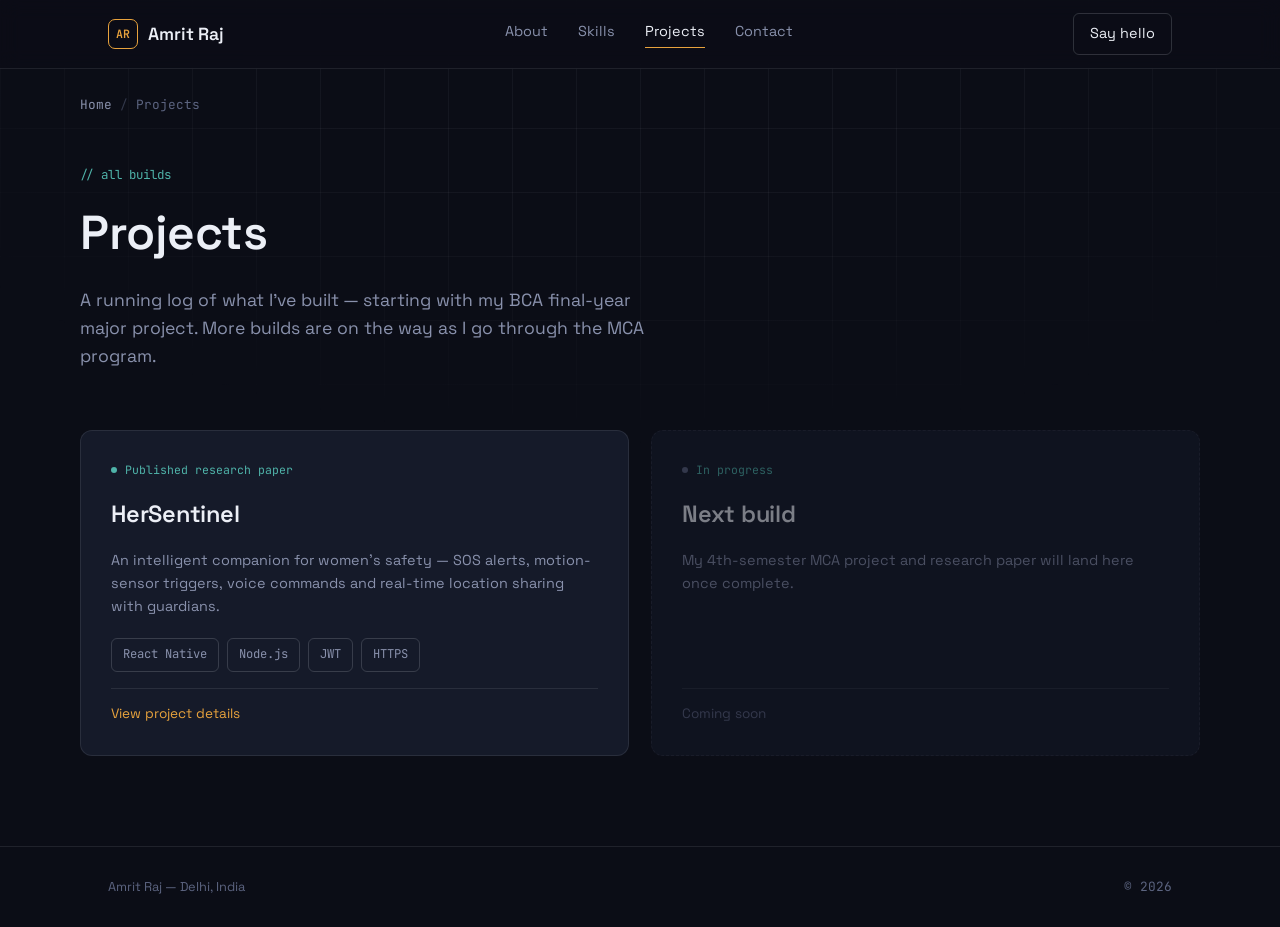
==== projects/index.html @ 2801be8a "Add files via upload" ====
<!DOCTYPE html>
<html lang="en">
<head>
<meta charset="UTF-8">
<meta name="viewport" content="width=device-width, initial-scale=1.0">
<title>Projects — Amrit Raj</title>
<link rel="preconnect" href="https://fonts.googleapis.com">
<link href="https://fonts.googleapis.com/css2?family=Space+Grotesk:wght@400;500;600;700&family=JetBrains+Mono:wght@400;500&display=swap" rel="stylesheet">
<link rel="stylesheet" href="../style.css">
</head>
<body>

<nav class="site-nav">
  <div class="wrap">
    <div class="brand">
      <span class="brand-mark">AR</span>
      Amrit Raj
    </div>
    <div class="nav-links">
      <a href="../index.html#about">About</a>
      <a href="../index.html#skills">Skills</a>
      <a href="index.html" class="active">Projects</a>
      <a href="../index.html#contact">Contact</a>
    </div>
    <a class="nav-cta" href="mailto:amritraj1st@gmail.com">Say hello</a>
  </div>
</nav>

<div class="wrap crumb">
  <a href="../index.html">Home</a><span class="sep">/</span>Projects
</div>

<header class="wrap page-head">
  <div class="section-tag">// all builds</div>
  <h1>Projects</h1>
  <p class="lede">A running log of what I've built — starting with my BCA final-year major project. More builds are on the way as I go through the MCA program.</p>
</header>

<div class="wrap project-grid">

  <a class="project-card" href="her-sentinels/index.html">
    <div class="status"><span class="dot"></span> Published research paper</div>
    <h3>HerSentinel</h3>
    <p>An intelligent companion for women's safety — SOS alerts, motion-sensor triggers, voice commands and real-time location sharing with guardians.</p>
    <div class="stack">
      <span class="tag">React Native</span>
      <span class="tag">Node.js</span>
      <span class="tag">JWT</span>
      <span class="tag">HTTPS</span>
    </div>
    <div class="go">View project details</div>
  </a>

  <div class="project-card placeholder">
    <div class="status"><span class="dot" style="background:var(--muted-dim)"></span> In progress</div>
    <h3>Next build</h3>
    <p>My 4th-semester MCA project and research paper will land here once complete.</p>
    <div class="go" style="color:var(--muted-dim)">Coming soon</div>
  </div>

</div>

<footer>
  <div class="wrap">
    <span>Amrit Raj — Delhi, India</span>
    <span class="mono">© 2026</span>
  </div>
</footer>

</body>
</html>
---- style.css ----
/* ===========================================================
   AMRIT RAJ — Portfolio
   Design language: a secure-systems / access-terminal aesthetic.
   Deep ink base, amber signal accent (not neon green), teal
   secondary, one deliberate boot-sequence moment in the hero.
   =========================================================== */

:root {
  /* Color */
  --ink:        #0B0D16;
  --ink-soft:   #151a29;
  --ink-raise:  #1b2032;
  --paper:      #ECEFF6;
  --muted:      #8991AC;
  --muted-dim:  #5C6480;
  --amber:      #E8A33D;
  --amber-dim:  #B87F2C;
  --teal:       #4FB3A9;
  --line:       rgba(236, 239, 246, 0.09);
  --line-strong:rgba(236, 239, 246, 0.16);
  --danger:     #E15B5B;

  /* Type */
  --font-display: 'Space Grotesk', 'Segoe UI', sans-serif;
  --font-mono: 'JetBrains Mono', 'Consolas', monospace;

  /* Scale */
  --step--1: clamp(0.83rem, 0.8rem + 0.15vw, 0.9rem);
  --step-0:  clamp(1rem, 0.96rem + 0.2vw, 1.1rem);
  --step-1:  clamp(1.25rem, 1.15rem + 0.4vw, 1.5rem);
  --step-2:  clamp(1.6rem, 1.4rem + 0.8vw, 2.1rem);
  --step-3:  clamp(2.1rem, 1.7rem + 1.6vw, 3.2rem);
  --step-4:  clamp(2.8rem, 2.1rem + 2.8vw, 4.6rem);

  --maxw: 1120px;
}

* { box-sizing: border-box; }

html {
  scroll-behavior: smooth;
}

@media (prefers-reduced-motion: reduce) {
  html { scroll-behavior: auto; }
  *, *::before, *::after {
    animation-duration: 0.001ms !important;
    animation-iteration-count: 1 !important;
    transition-duration: 0.001ms !important;
  }
}

body {
  margin: 0;
  background: var(--ink);
  color: var(--paper);
  font-family: var(--font-display);
  font-size: var(--step-0);
  line-height: 1.6;
  -webkit-font-smoothing: antialiased;
}

/* subtle fixed grid texture behind everything */
body::before {
  content: "";
  position: fixed;
  inset: 0;
  background-image:
    linear-gradient(var(--line) 1px, transparent 1px),
    linear-gradient(90deg, var(--line) 1px, transparent 1px);
  background-size: 64px 64px;
  mask-image: radial-gradient(ellipse 80% 60% at 50% 0%, black 40%, transparent 85%);
  opacity: 0.5;
  pointer-events: none;
  z-index: 0;
}

a { color: inherit; text-decoration: none; }

h1, h2, h3, h4 { margin: 0; font-weight: 600; letter-spacing: -0.01em; }

p { margin: 0; color: var(--muted); }

.mono { font-family: var(--font-mono); }

.wrap {
  max-width: var(--maxw);
  margin: 0 auto;
  padding: 0 28px;
  position: relative;
  z-index: 1;
}

/* ---------- Nav ---------- */
.site-nav {
  position: sticky;
  top: 0;
  z-index: 20;
  background: rgba(11, 13, 22, 0.82);
  backdrop-filter: blur(10px);
  border-bottom: 1px solid var(--line);
}

.site-nav .wrap {
  display: flex;
  align-items: center;
  justify-content: space-between;
  height: 68px;
}

.brand {
  display: flex;
  align-items: center;
  gap: 10px;
  font-weight: 600;
  font-size: var(--step-0);
}

.brand-mark {
  width: 30px;
  height: 30px;
  border: 1px solid var(--amber);
  border-radius: 7px;
  display: grid;
  place-items: center;
  font-family: var(--font-mono);
  font-size: 0.72rem;
  color: var(--amber);
}

.nav-links {
  display: flex;
  gap: 30px;
  font-size: var(--step--1);
}

.nav-links a {
  color: var(--muted);
  border-bottom: 1px solid transparent;
  padding-bottom: 3px;
  transition: color 0.2s ease, border-color 0.2s ease;
}

.nav-links a:hover,
.nav-links a.active {
  color: var(--paper);
  border-color: var(--amber);
}

.nav-cta {
  border: 1px solid var(--line-strong);
  padding: 8px 16px;
  border-radius: 6px;
  font-size: var(--step--1);
  color: var(--paper) !important;
  transition: border-color 0.2s ease, background 0.2s ease;
}
.nav-cta:hover { border-color: var(--amber); background: rgba(232,163,61,0.08); }

.nav-toggle { display: none; }

/* ---------- Hero ---------- */
.hero {
  padding: 92px 0 88px;
  display: grid;
  grid-template-columns: 1.1fr 0.9fr;
  gap: 56px;
  align-items: center;
}

.eyebrow-line {
  font-family: var(--font-mono);
  font-size: var(--step--1);
  color: var(--teal);
  margin-bottom: 18px;
  display: flex;
  align-items: center;
  gap: 10px;
}

.eyebrow-line .dot {
  width: 7px; height: 7px;
  border-radius: 50%;
  background: var(--teal);
  box-shadow: 0 0 0 3px rgba(79,179,169,0.18);
}

.hero h1 {
  font-size: var(--step-4);
  line-height: 1.04;
  color: var(--paper);
}

.hero .role {
  margin-top: 16px;
  font-size: var(--step-1);
  color: var(--muted);
  max-width: 46ch;
}

.hero .role .hl { color: var(--amber); }

.hero-intro {
  margin-top: 22px;
  max-width: 52ch;
  color: var(--muted-dim);
  font-size: var(--step--1);
}

.hero-cta {
  margin-top: 34px;
  display: flex;
  gap: 14px;
  flex-wrap: wrap;
}

.btn {
  display: inline-flex;
  align-items: center;
  gap: 8px;
  padding: 13px 22px;
  border-radius: 7px;
  font-size: var(--step--1);
  font-weight: 500;
  border: 1px solid transparent;
  cursor: pointer;
}

.btn-primary {
  background: var(--amber);
  color: #17130A;
}
.btn-primary:hover { background: #f0ad4f; }

.btn-ghost {
  border-color: var(--line-strong);
  color: var(--paper);
}
.btn-ghost:hover { border-color: var(--amber); color: var(--amber); }

/* terminal panel */
.terminal {
  background: var(--ink-soft);
  border: 1px solid var(--line-strong);
  border-radius: 10px;
  overflow: hidden;
  box-shadow: 0 30px 60px -20px rgba(0,0,0,0.6);
}

.terminal-head {
  display: flex;
  align-items: center;
  gap: 8px;
  padding: 12px 16px;
  border-bottom: 1px solid var(--line);
}

.terminal-head span {
  width: 10px; height: 10px; border-radius: 50%;
  background: var(--muted-dim);
  opacity: 0.5;
}

.terminal-head .path {
  margin-left: 10px;
  font-family: var(--font-mono);
  font-size: 0.75rem;
  color: var(--muted-dim);
}

.terminal-body {
  padding: 22px 20px 26px;
  font-family: var(--font-mono);
  font-size: 0.86rem;
  color: var(--muted);
  min-height: 210px;
}

.terminal-body .line { margin-bottom: 10px; opacity: 0; animation: reveal 0.4s ease forwards; }
.terminal-body .prompt { color: var(--teal); }
.terminal-body .val { color: var(--paper); }
.terminal-body .ok { color: var(--amber); }

.terminal-body .line:nth-child(1) { animation-delay: 0.2s; }
.terminal-body .line:nth-child(2) { animation-delay: 0.9s; }
.terminal-body .line:nth-child(3) { animation-delay: 1.6s; }
.terminal-body .line:nth-child(4) { animation-delay: 2.3s; }
.terminal-body .line:nth-child(5) { animation-delay: 3.0s; }
.terminal-body .line:nth-child(6) { animation-delay: 3.7s; }

@keyframes reveal {
  from { opacity: 0; transform: translateY(4px); }
  to   { opacity: 1; transform: translateY(0); }
}

.cursor {
  display: inline-block;
  width: 7px; height: 14px;
  background: var(--amber);
  margin-left: 2px;
  animation: blink 1s steps(1) infinite;
  vertical-align: middle;
}
@keyframes blink { 50% { opacity: 0; } }

/* ---------- Section shell ---------- */
section { padding: 84px 0; border-top: 1px solid var(--line); }
.hero + section { border-top: none; }

.section-head {
  display: flex;
  align-items: baseline;
  justify-content: space-between;
  gap: 24px;
  margin-bottom: 44px;
  flex-wrap: wrap;
}

.section-tag {
  font-family: var(--font-mono);
  font-size: 0.78rem;
  color: var(--teal);
}

.section-head h2 {
  font-size: var(--step-2);
  color: var(--paper);
  margin-top: 8px;
}

.section-note {
  max-width: 34ch;
  font-size: var(--step--1);
  color: var(--muted-dim);
  text-align: right;
}

/* ---------- About / education timeline ---------- */
.timeline {
  position: relative;
  padding-left: 34px;
}

.timeline::before {
  content: "";
  position: absolute;
  left: 6px; top: 6px; bottom: 6px;
  width: 1px;
  background: var(--line-strong);
}

.timeline-item {
  position: relative;
  padding-bottom: 40px;
}
.timeline-item:last-child { padding-bottom: 0; }

.timeline-item::before {
  content: "";
  position: absolute;
  left: -34px;
  top: 4px;
  width: 11px; height: 11px;
  border-radius: 50%;
  background: var(--ink);
  border: 2px solid var(--amber);
}

.timeline-item .period {
  font-family: var(--font-mono);
  font-size: 0.78rem;
  color: var(--muted-dim);
}

.timeline-item h3 {
  font-size: var(--step-1);
  color: var(--paper);
  margin-top: 6px;
}

.timeline-item .org {
  margin-top: 4px;
  color: var(--teal);
  font-size: var(--step--1);
}

.timeline-item .desc {
  margin-top: 10px;
  max-width: 60ch;
  font-size: var(--step--1);
}

.about-grid {
  display: grid;
  grid-template-columns: 1.3fr 0.7fr;
  gap: 56px;
}

.about-side {
  border: 1px solid var(--line);
  border-radius: 10px;
  padding: 26px;
  background: var(--ink-soft);
  align-self: start;
}

.about-side h4 {
  font-size: var(--step--1);
  color: var(--paper);
  font-family: var(--font-mono);
}

.about-side p { margin-top: 12px; font-size: var(--step--1); }

.badge-pub {
  margin-top: 20px;
  display: flex;
  gap: 10px;
  align-items: flex-start;
  border-top: 1px solid var(--line);
  padding-top: 18px;
}

.badge-pub .icon {
  width: 26px; height: 26px; flex: none;
  border-radius: 6px;
  background: rgba(232,163,61,0.12);
  color: var(--amber);
  display: grid; place-items: center;
  font-family: var(--font-mono);
  font-size: 0.7rem;
}

.badge-pub small { display: block; margin-top: 3px; color: var(--muted-dim); font-size: 0.78rem; }

/* ---------- Skills ---------- */
.skills-grid {
  display: grid;
  grid-template-columns: repeat(2, 1fr);
  gap: 22px;
}

.skill-card {
  border: 1px solid var(--line);
  border-radius: 10px;
  padding: 24px 26px;
  background: var(--ink-soft);
}

.skill-card h3 {
  font-size: var(--step--1);
  font-family: var(--font-mono);
  color: var(--teal);
  margin-bottom: 18px;
}

.skill-row {
  display: flex;
  align-items: center;
  justify-content: space-between;
  gap: 14px;
  padding: 9px 0;
  border-top: 1px solid var(--line);
  font-size: var(--step--1);
}
.skill-row:first-of-type { border-top: none; }

.skill-row .name { color: var(--paper); }
.skill-row .note { color: var(--muted-dim); font-size: 0.78rem; }

.signal {
  display: flex;
  gap: 3px;
  align-items: flex-end;
  height: 14px;
}
.signal i {
  display: block;
  width: 4px;
  background: var(--line-strong);
  border-radius: 1px;
}
.signal i:nth-child(1) { height: 40%; }
.signal i:nth-child(2) { height: 60%; }
.signal i:nth-child(3) { height: 80%; }
.signal i:nth-child(4) { height: 100%; }
.signal i.on { background: var(--amber); }

.tag-row {
  display: flex;
  flex-wrap: wrap;
  gap: 9px;
}

.tag {
  font-family: var(--font-mono);
  font-size: 0.76rem;
  padding: 6px 11px;
  border-radius: 6px;
  border: 1px solid var(--line-strong);
  color: var(--muted);
}

/* ---------- Certifications ---------- */
.cert-list {
  display: grid;
  gap: 14px;
}

.cert-item {
  display: grid;
  grid-template-columns: auto 1fr auto;
  gap: 18px;
  align-items: center;
  padding: 18px 22px;
  border: 1px solid var(--line);
  border-radius: 9px;
  background: var(--ink-soft);
}

.cert-item .mark {
  font-family: var(--font-mono);
  color: var(--amber);
  font-size: 0.8rem;
  border: 1px solid var(--amber-dim);
  padding: 5px 9px;
  border-radius: 5px;
}

.cert-item h4 { font-size: var(--step--1); color: var(--paper); }
.cert-item p { margin-top: 3px; font-size: 0.82rem; }
.cert-item .when { font-family: var(--font-mono); font-size: 0.76rem; color: var(--muted-dim); white-space: nowrap; }

/* ---------- Featured project ---------- */
.feature-card {
  display: grid;
  grid-template-columns: 1fr 1fr;
  border: 1px solid var(--line);
  border-radius: 12px;
  overflow: hidden;
  background: var(--ink-soft);
}

.feature-copy { padding: 42px; }
.feature-visual {
  padding: 42px;
  border-left: 1px solid var(--line);
  display: flex;
  flex-direction: column;
  justify-content: center;
  gap: 14px;
}

.feature-copy .kicker {
  font-family: var(--font-mono);
  font-size: 0.78rem;
  color: var(--teal);
}

.feature-copy h3 {
  font-size: var(--step-2);
  color: var(--paper);
  margin-top: 10px;
}

.feature-copy p.lede { margin-top: 14px; font-size: var(--step--1); max-width: 46ch; }

.feature-links { margin-top: 26px; display: flex; gap: 14px; flex-wrap: wrap; }

.feature-fact {
  display: flex;
  justify-content: space-between;
  padding: 10px 0;
  border-top: 1px solid var(--line);
  font-size: 0.82rem;
}
.feature-fact:first-child { border-top: none; }
.feature-fact .k { color: var(--muted-dim); font-family: var(--font-mono); }
.feature-fact .v { color: var(--paper); }

/* ---------- Contact ---------- */
.contact-grid {
  display: grid;
  grid-template-columns: 1fr 1fr;
  gap: 40px;
  align-items: center;
}

.contact-list { display: grid; gap: 12px; }

.contact-row {
  display: flex;
  align-items: center;
  gap: 14px;
  padding: 16px 20px;
  border: 1px solid var(--line);
  border-radius: 9px;
  transition: border-color 0.2s ease;
}
.contact-row:hover { border-color: var(--amber-dim); }

.contact-row .k {
  font-family: var(--font-mono);
  font-size: 0.72rem;
  color: var(--muted-dim);
  width: 74px;
  flex: none;
}
.contact-row .v { color: var(--paper); font-size: var(--step--1); }

/* ---------- Footer ---------- */
footer {
  border-top: 1px solid var(--line);
  padding: 30px 0;
}
footer .wrap {
  display: flex;
  justify-content: space-between;
  align-items: center;
  font-size: 0.8rem;
  color: var(--muted-dim);
}

/* ---------- Breadcrumb (sub pages) ---------- */
.crumb {
  padding: 26px 0 0;
  font-family: var(--font-mono);
  font-size: 0.8rem;
  color: var(--muted-dim);
}
.crumb a { color: var(--muted); }
.crumb a:hover { color: var(--amber); }
.crumb .sep { margin: 0 8px; opacity: 0.5; }

/* ---------- Projects index page ---------- */
.page-head { padding: 50px 0 10px; }
.page-head .section-tag { margin-bottom: 10px; }
.page-head h1 { font-size: var(--step-3); color: var(--paper); }
.page-head p.lede { margin-top: 14px; max-width: 52ch; font-size: var(--step-0); color: var(--muted); }

.project-grid {
  display: grid;
  grid-template-columns: repeat(2, 1fr);
  gap: 22px;
  padding: 50px 0 90px;
}

.project-card {
  border: 1px solid var(--line);
  border-radius: 12px;
  padding: 30px;
  background: var(--ink-soft);
  display: flex;
  flex-direction: column;
  gap: 16px;
  transition: border-color 0.2s ease, transform 0.2s ease;
}
.project-card:hover { border-color: var(--amber-dim); transform: translateY(-3px); }

.project-card .status {
  font-family: var(--font-mono);
  font-size: 0.72rem;
  color: var(--teal);
  display: flex;
  align-items: center;
  gap: 8px;
}
.project-card .status .dot { width: 6px; height: 6px; border-radius: 50%; background: var(--teal); }

.project-card h3 { font-size: var(--step-1); color: var(--paper); }
.project-card p { font-size: var(--step--1); }

.project-card .stack { display: flex; flex-wrap: wrap; gap: 8px; margin-top: 4px; }

.project-card .go {
  margin-top: auto;
  font-size: 0.85rem;
  color: var(--amber);
  padding-top: 14px;
  border-top: 1px solid var(--line);
}

.project-card.placeholder {
  opacity: 0.5;
  border-style: dashed;
}
.project-card.placeholder:hover { transform: none; border-color: var(--line); }

/* ---------- Project detail page ---------- */
.detail-hero { padding: 30px 0 50px; }
.detail-hero .section-tag { margin-bottom: 14px; }
.detail-hero h1 { font-size: var(--step-3); color: var(--paper); max-width: 20ch; }
.detail-hero p.lede { margin-top: 16px; font-size: var(--step-1); color: var(--muted); max-width: 58ch; }

.detail-grid {
  display: grid;
  grid-template-columns: 1.5fr 1fr;
  gap: 56px;
  padding-bottom: 30px;
}

.detail-block { margin-bottom: 40px; }
.detail-block:last-child { margin-bottom: 0; }
.detail-block h2 {
  font-family: var(--font-mono);
  font-size: 0.85rem;
  color: var(--teal);
  margin-bottom: 18px;
}
.detail-block p { max-width: 62ch; font-size: var(--step--1); margin-bottom: 12px; }

.feature-checklist { display: grid; gap: 12px; }
.feature-checklist li {
  list-style: none;
  display: flex;
  gap: 12px;
  align-items: flex-start;
  font-size: var(--step--1);
  color: var(--muted);
}
.feature-checklist .mk {
  flex: none;
  width: 18px; height: 18px;
  border-radius: 4px;
  border: 1px solid var(--amber-dim);
  color: var(--amber);
  display: grid; place-items: center;
  font-size: 0.62rem;
  font-family: var(--font-mono);
  margin-top: 2px;
}

.detail-side {
  border: 1px solid var(--line);
  border-radius: 12px;
  padding: 26px;
  background: var(--ink-soft);
  height: fit-content;
  position: sticky;
  top: 90px;
}
.detail-side h4 {
  font-family: var(--font-mono);
  font-size: 0.78rem;
  color: var(--paper);
  margin-bottom: 16px;
}

.fact { display: flex; justify-content: space-between; padding: 9px 0; border-top: 1px solid var(--line); font-size: 0.82rem; }
.fact:first-of-type { border-top: none; }
.fact .k { color: var(--muted-dim); }
.fact .v { color: var(--paper); text-align: right; }

.download-list { display: grid; gap: 10px; margin-top: 18px; }
.download-btn {
  display: flex;
  align-items: center;
  justify-content: space-between;
  gap: 10px;
  padding: 13px 16px;
  border: 1px solid var(--line-strong);
  border-radius: 8px;
  font-size: 0.85rem;
  color: var(--paper);
  transition: border-color 0.2s ease, background 0.2s ease;
}
.download-btn:hover { border-color: var(--amber); background: rgba(232,163,61,0.06); }
.download-btn .via { color: var(--muted-dim); font-family: var(--font-mono); font-size: 0.72rem; }

.repo-link {
  margin-top: 14px;
  display: block;
  text-align: center;
  padding: 12px;
  border-radius: 8px;
  background: var(--amber);
  color: #17130A;
  font-size: 0.85rem;
  font-weight: 500;
}

.pub-card {
  margin-top: 22px;
  border: 1px solid var(--line);
  border-radius: 10px;
  padding: 20px;
}
.pub-card p { font-size: 0.82rem; }
.pub-card .doi { margin-top: 10px; font-family: var(--font-mono); font-size: 0.74rem; color: var(--muted-dim); }

.pub-links {
  margin-top: 16px;
  display: flex;
  flex-wrap: wrap;
  gap: 10px;
}
.pub-link-btn {
  display: inline-flex;
  align-items: center;
  padding: 10px 16px;
  border: 1px solid var(--amber-dim);
  border-radius: 7px;
  font-size: 0.8rem;
  color: var(--amber);
  transition: background 0.2s ease, color 0.2s ease;
}
.pub-link-btn:hover { background: var(--amber); color: #17130A; }

/* ---------- Responsive ---------- */
@media (max-width: 880px) {
  .hero { grid-template-columns: 1fr; padding-top: 60px; }
  .about-grid { grid-template-columns: 1fr; }
  .skills-grid { grid-template-columns: 1fr; }
  .feature-card { grid-template-columns: 1fr; }
  .feature-visual { border-left: none; border-top: 1px solid var(--line); }
  .contact-grid { grid-template-columns: 1fr; }
  .project-grid { grid-template-columns: 1fr; }
  .detail-grid { grid-template-columns: 1fr; }
  .detail-side { position: static; }
  .nav-links { display: none; }
  .section-note { display: none; }
  .cert-item { grid-template-columns: auto 1fr; }
  .cert-item .when { grid-column: 2; }
}
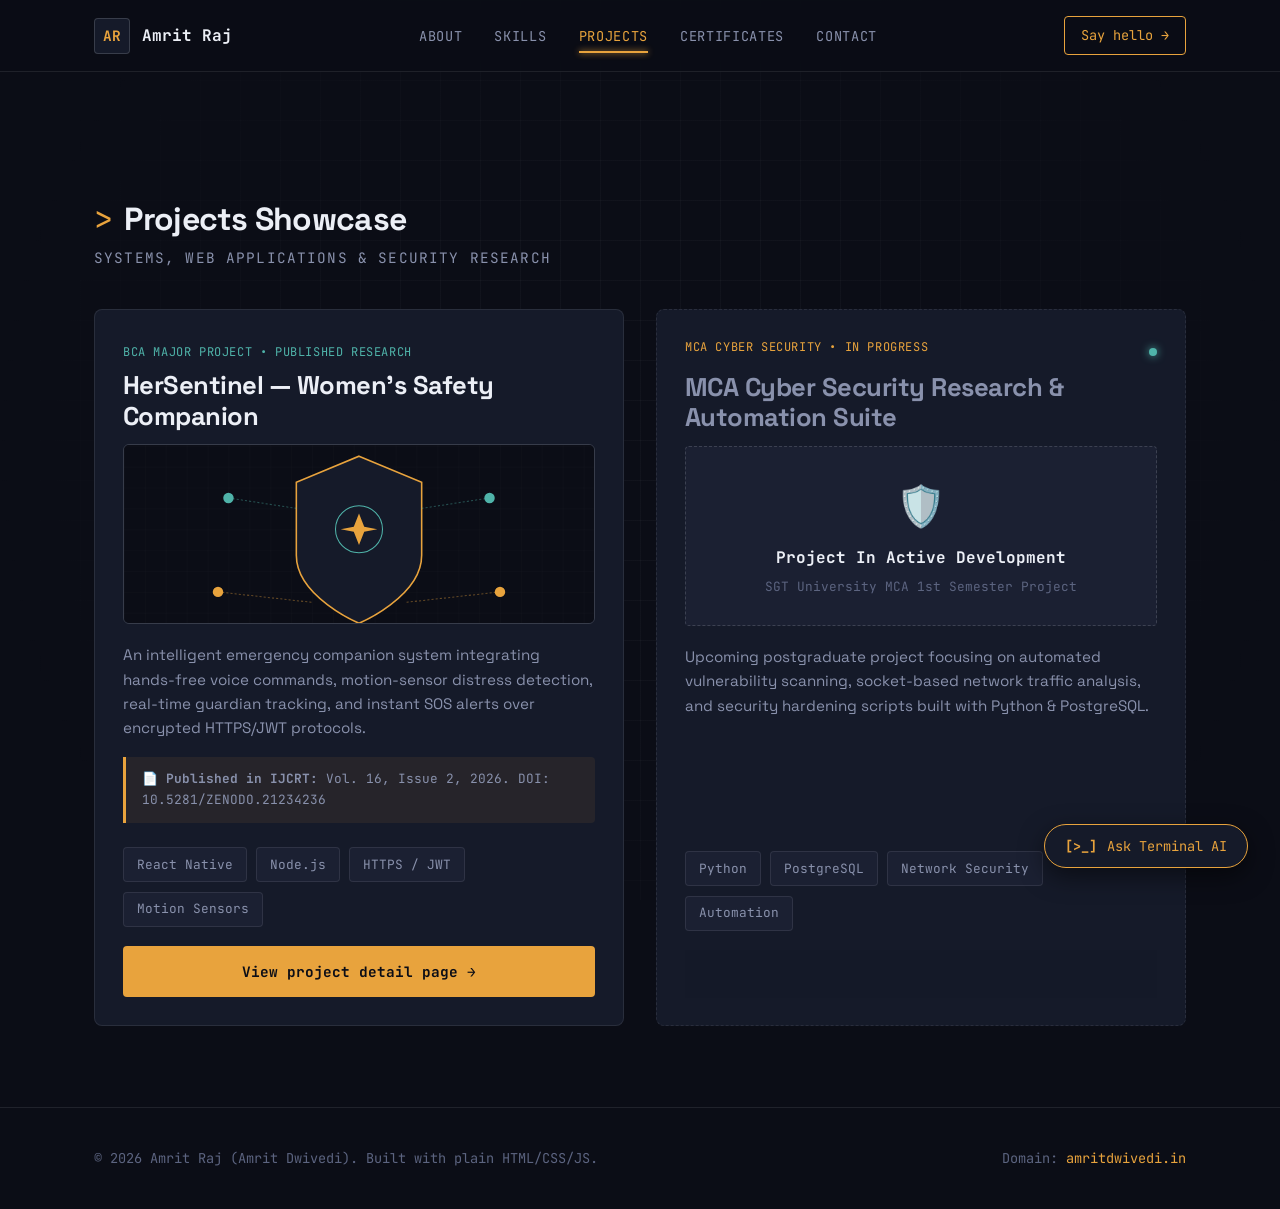
==== commit aa8d43ba: "Add files via upload" ====
--- a/projects/index.html
+++ b/projects/index.html
@@ -1,71 +1,179 @@
 <!DOCTYPE html>
 <html lang="en">
 <head>
-<meta charset="UTF-8">
-<meta name="viewport" content="width=device-width, initial-scale=1.0">
-<title>Projects — Amrit Raj</title>
-<link rel="preconnect" href="https://fonts.googleapis.com">
-<link href="https://fonts.googleapis.com/css2?family=Space+Grotesk:wght@400;500;600;700&family=JetBrains+Mono:wght@400;500&display=swap" rel="stylesheet">
-<link rel="stylesheet" href="../style.css">
+  <meta charset="UTF-8">
+  <meta name="viewport" content="width=device-width, initial-scale=1.0">
+  <title>Projects | Amrit Raj Portfolio</title>
+  <meta name="description" content="Software & Cyber Security Projects by Amrit Raj, featuring HerSentinel Women's Safety Companion and MCA research work.">
+  
+  <!-- Fonts -->
+  <link rel="preconnect" href="https://fonts.googleapis.com">
+  <link rel="preconnect" href="https://fonts.gstatic.com" crossorigin>
+  <link href="https://fonts.googleapis.com/css2?family=JetBrains+Mono:ital,wght@0,300..700;1,300..700&family=Space+Grotesk:wght@300..700&display=swap" rel="stylesheet">
+  
+  <!-- Main Styling -->
+  <link rel="stylesheet" href="../assets/css/style.css">
 </head>
 <body>
 
-<nav class="site-nav">
-  <div class="wrap">
-    <div class="brand">
-      <span class="brand-mark">AR</span>
-      Amrit Raj
+  <!-- Background Grid Texture -->
+  <div class="bg-grid"></div>
+
+  <!-- Sticky Top Navigation -->
+  <header class="header-nav">
+    <div class="container nav-container">
+      <a href="../index.html" class="brand-mark">
+        <span class="logo-box">AR</span>
+        <span>Amrit Raj</span>
+      </a>
+
+      <nav>
+        <ul class="nav-links">
+          <li><a href="../index.html#about" class="nav-link">About</a></li>
+          <li><a href="../index.html#skills" class="nav-link">Skills</a></li>
+          <li><a href="index.html" class="nav-link active">Projects</a></li>
+          <li><a href="../certificates/index.html" class="nav-link">Certificates</a></li>
+          <li><a href="../index.html#contact" class="nav-link">Contact</a></li>
+        </ul>
+      </nav>
+
+      <div style="display:flex; align-items:center; gap:1rem;">
+        <a href="mailto:amritraj1st@gmail.com" class="btn-nav-action">
+          <span>Say hello</span> &rarr;
+        </a>
+        <button class="mobile-menu-toggle" aria-label="Toggle Navigation Menu">&#9776;</button>
+      </div>
     </div>
-    <div class="nav-links">
-      <a href="../index.html#about">About</a>
-      <a href="../index.html#skills">Skills</a>
-      <a href="index.html" class="active">Projects</a>
-      <a href="../index.html#contact">Contact</a>
+    <div class="scroll-progress-bar"></div>
+  </header>
+
+  <!-- Main Content -->
+  <main style="padding-top: calc(var(--nav-height) + 3rem); min-height: 85vh;">
+    <section>
+      <div class="container">
+        <h1 class="section-title">Projects Showcase</h1>
+        <p class="section-subtitle">Systems, Web Applications &amp; Security Research</p>
+
+        <div class="projects-grid" style="margin-top:2rem;">
+
+          <!-- HerSentinel Card -->
+          <div class="card-tilt project-card">
+            <div>
+              <span class="project-tag">BCA Major Project • Published Research</span>
+              <h2 style="font-size:1.6rem; margin-top:0.4rem; margin-bottom:0.8rem;">HerSentinel — Women's Safety Companion</h2>
+              
+              <div style="height:180px; overflow:hidden; border-radius:6px; margin-bottom:1.2rem; border:1px solid var(--border-strong);">
+                <img src="../assets/images/hersentinel-banner.svg" alt="HerSentinel Safety System" style="width:100%; height:100%; object-fit:cover;">
+              </div>
+
+              <p style="color:var(--text-muted); font-size:0.95rem; line-height:1.6;">
+                An intelligent emergency companion system integrating hands-free voice commands, motion-sensor distress detection, real-time guardian tracking, and instant SOS alerts over encrypted HTTPS/JWT protocols.
+              </p>
+
+              <div class="pub-highlight">
+                <strong>📄 Published in IJCRT:</strong> Vol. 16, Issue 2, 2026. DOI: 10.5281/ZENODO.21234236
+              </div>
+            </div>
+
+            <div style="margin-top:1.5rem;">
+              <div class="tags-cloud" style="margin-bottom:1.2rem;">
+                <span class="tag-chip">React Native</span>
+                <span class="tag-chip">Node.js</span>
+                <span class="tag-chip">HTTPS / JWT</span>
+                <span class="tag-chip">Motion Sensors</span>
+              </div>
+
+              <a href="her-sentinels/index.html" class="btn btn-primary" style="width:100%;">
+                <span>View project detail page</span> &rarr;
+              </a>
+            </div>
+          </div>
+
+          <!-- Coming Soon Placeholder Card -->
+          <div class="card-tilt project-card" style="border-style:dashed;">
+            <div>
+              <div style="display:flex; justify-content:space-between; align-items:center;">
+                <span class="project-tag" style="color:var(--accent-amber);">MCA Cyber Security • In Progress</span>
+                <span class="status-dot"></span>
+              </div>
+
+              <h2 style="font-size:1.6rem; margin-top:0.4rem; margin-bottom:0.8rem; color:var(--text-muted);">MCA Cyber Security Research &amp; Automation Suite</h2>
+
+              <div class="cert-placeholder-tile" style="height:180px; margin-bottom:1.2rem;">
+                <span style="font-size:2.5rem;">🛡️</span>
+                <span style="font-size:1rem; font-weight:bold; color:var(--text-primary);">Project In Active Development</span>
+                <span style="font-size:0.8rem; color:var(--text-dim);">SGT University MCA 1st Semester Project</span>
+              </div>
+
+              <p style="color:var(--text-muted); font-size:0.95rem; line-height:1.6;">
+                Upcoming postgraduate project focusing on automated vulnerability scanning, socket-based network traffic analysis, and security hardening scripts built with Python &amp; PostgreSQL.
+              </p>
+            </div>
+
+            <div style="margin-top:1.5rem;">
+              <div class="tags-cloud" style="margin-bottom:1.2rem;">
+                <span class="tag-chip">Python</span>
+                <span class="tag-chip">PostgreSQL</span>
+                <span class="tag-chip">Network Security</span>
+                <span class="tag-chip">Automation</span>
+              </div>
+
+              <button class="btn btn-secondary" disabled style="width:100%; opacity:0.6; cursor:not-allowed;">
+                <span>Coming Soon (In Progress)</span>
+              </button>
+            </div>
+          </div>
+
+        </div>
+      </div>
+    </section>
+  </main>
+
+  <!-- Footer -->
+  <footer>
+    <div class="container footer-content">
+      <div>
+        <span>&copy; 2026 Amrit Raj (Amrit Dwivedi). Built with plain HTML/CSS/JS.</span>
+      </div>
+      <div>
+        <span>Domain: <a href="http://amritdwivedi.in" target="_blank">amritdwivedi.in</a></span>
+      </div>
     </div>
-    <a class="nav-cta" href="mailto:amritraj1st@gmail.com">Say hello</a>
-  </div>
-</nav>
+  </footer>
 
-<div class="wrap crumb">
-  <a href="../index.html">Home</a><span class="sep">/</span>Projects
-</div>
-
-<header class="wrap page-head">
-  <div class="section-tag">// all builds</div>
-  <h1>Projects</h1>
-  <p class="lede">A running log of what I've built — starting with my BCA final-year major project. More builds are on the way as I go through the MCA program.</p>
-</header>
-
-<div class="wrap project-grid">
-
-  <a class="project-card" href="her-sentinels/index.html">
-    <div class="status"><span class="dot"></span> Published research paper</div>
-    <h3>HerSentinel</h3>
-    <p>An intelligent companion for women's safety — SOS alerts, motion-sensor triggers, voice commands and real-time location sharing with guardians.</p>
-    <div class="stack">
-      <span class="tag">React Native</span>
-      <span class="tag">Node.js</span>
-      <span class="tag">JWT</span>
-      <span class="tag">HTTPS</span>
-    </div>
-    <div class="go">View project details</div>
-  </a>
-
-  <div class="project-card placeholder">
-    <div class="status"><span class="dot" style="background:var(--muted-dim)"></span> In progress</div>
-    <h3>Next build</h3>
-    <p>My 4th-semester MCA project and research paper will land here once complete.</p>
-    <div class="go" style="color:var(--muted-dim)">Coming soon</div>
+  <!-- Certificate Modal Backdrop & Panel -->
+  <div class="modal-backdrop" id="certificate-modal-backdrop">
+    <div class="modal-panel" id="certificate-modal-panel"></div>
   </div>
 
-</div>
+  <!-- Terminal Access AI Chatbot Floating Widget -->
+  <button class="chatbot-widget-btn" id="chatbot-toggle-btn" aria-label="Open Terminal AI Assistant">
+    <span class="font-mono" style="font-weight:bold;">[&gt;_]</span>
+    <span>Ask Terminal AI</span>
+  </button>
 
-<footer>
-  <div class="wrap">
-    <span>Amrit Raj — Delhi, India</span>
-    <span class="mono">© 2026</span>
+  <div class="chatbot-window" id="chatbot-window">
+    <div class="chat-header">
+      <div style="display:flex; align-items:center; gap:0.5rem;">
+        <span class="status-dot"></span>
+        <span style="color:var(--accent-amber);">AMRIT-BOT v1.0</span>
+      </div>
+      <button id="chat-close-btn" style="background:none; border:none; color:var(--text-muted); cursor:pointer; font-size:1.1rem;">&times;</button>
+    </div>
+
+    <div class="chat-messages" id="chat-messages-body"></div>
+
+    <div class="chat-chips" id="chat-quick-chips"></div>
+
+    <div class="chat-input-area">
+      <input type="text" id="chat-user-input" class="chat-input" placeholder="Ask about skills, education, projects..." />
+      <button id="chat-send-trigger" class="chat-send-btn">&rarr;</button>
+    </div>
   </div>
-</footer>
 
+  <!-- JavaScript Modules -->
+  <script src="../assets/js/certificates.js"></script>
+  <script src="../assets/js/main.js"></script>
+  <script src="../assets/js/chatbot.js"></script>
 </body>
 </html>
--- a/assets/css/style.css
+++ b/assets/css/style.css
@@ -0,0 +1,1160 @@
+/* ==========================================================================
+   AMRIT RAJ PORTFOLIO — SECURE SYSTEMS / ACCESS TERMINAL DESIGN SYSTEM
+   ========================================================================== */
+
+:root {
+  --bg-ink: #0B0D16;
+  --card-surf: #151a29;
+  --raised-surf: #1b2032;
+  --text-primary: #ECEFF6;
+  --text-muted: #8991AC;
+  --text-dim: #5C6480;
+  --accent-amber: #E8A33D;
+  --accent-amber-dim: #B87F2C;
+  --accent-teal: #4FB3A9;
+  --border-hairline: rgba(236, 239, 246, 0.09);
+  --border-strong: rgba(236, 239, 246, 0.16);
+
+  --font-head: 'Space Grotesk', system-ui, -apple-system, sans-serif;
+  --font-mono: 'JetBrains Mono', monospace;
+
+  --nav-height: 72px;
+  --radius-sm: 4px;
+  --radius-md: 8px;
+  --radius-lg: 14px;
+  --transition-fast: 0.2s cubic-bezier(0.16, 1, 0.3, 1);
+  --transition-smooth: 0.4s cubic-bezier(0.16, 1, 0.3, 1);
+}
+
+/* Base resets & global styles */
+*, *::before, *::after {
+  box-sizing: border-box;
+  margin: 0;
+  padding: 0;
+}
+
+html {
+  scroll-behavior: smooth;
+  background-color: var(--bg-ink);
+  color: var(--text-primary);
+  font-family: var(--font-head);
+  font-size: 16px;
+  line-height: 1.6;
+  -webkit-font-smoothing: antialiased;
+  -moz-osx-font-smoothing: grayscale;
+}
+
+body {
+  min-height: 100vh;
+  position: relative;
+  overflow-x: hidden;
+  background-color: var(--bg-ink);
+}
+
+/* Fixed Grid Background */
+.bg-grid {
+  position: fixed;
+  top: 0;
+  left: 0;
+  width: 100vw;
+  height: 100vh;
+  pointer-events: none;
+  z-index: 0;
+  background-image: 
+    linear-gradient(to right, rgba(236, 239, 246, 0.03) 1px, transparent 1px),
+    linear-gradient(to bottom, rgba(236, 239, 246, 0.03) 1px, transparent 1px);
+  background-size: 40px 40px;
+  mask-image: radial-gradient(circle at 50% 50%, black 30%, transparent 85%);
+  -webkit-mask-image: radial-gradient(circle at 50% 50%, black 30%, transparent 85%);
+}
+
+#particle-canvas {
+  position: absolute;
+  top: 0;
+  left: 0;
+  width: 100%;
+  height: 100%;
+  pointer-events: none;
+  z-index: 0;
+  opacity: 0.4;
+}
+
+a {
+  color: var(--accent-amber);
+  text-decoration: none;
+  transition: color var(--transition-fast);
+}
+
+a:hover {
+  color: var(--accent-amber-dim);
+}
+
+/* Typography Helpers */
+.font-mono {
+  font-family: var(--font-mono);
+}
+
+.text-amber { color: var(--accent-amber); }
+.text-teal { color: var(--accent-teal); }
+.text-muted { color: var(--text-muted); }
+.text-dim { color: var(--text-dim); }
+
+h1, h2, h3, h4, h5, h6 {
+  font-family: var(--font-head);
+  font-weight: 700;
+  line-height: 1.2;
+  color: var(--text-primary);
+  letter-spacing: -0.02em;
+}
+
+.section-title {
+  font-size: 2rem;
+  margin-bottom: 0.5rem;
+  display: flex;
+  align-items: center;
+  gap: 0.75rem;
+}
+
+.section-title::before {
+  content: '>';
+  font-family: var(--font-mono);
+  color: var(--accent-amber);
+  font-weight: 400;
+}
+
+.section-subtitle {
+  color: var(--text-muted);
+  font-family: var(--font-mono);
+  font-size: 0.9rem;
+  margin-bottom: 2.5rem;
+  text-transform: uppercase;
+  letter-spacing: 0.08em;
+}
+
+/* Layout Containers */
+.container {
+  max-width: 1140px;
+  margin: 0 auto;
+  padding: 0 1.5rem;
+  position: relative;
+  z-index: 1;
+}
+
+section {
+  padding: 5rem 0;
+}
+
+/* Sticky Top Nav & Progress Bar */
+.header-nav {
+  position: fixed;
+  top: 0;
+  left: 0;
+  width: 100%;
+  height: var(--nav-height);
+  background: rgba(11, 13, 22, 0.85);
+  backdrop-filter: blur(12px);
+  -webkit-backdrop-filter: blur(12px);
+  border-bottom: 1px solid var(--border-hairline);
+  z-index: 100;
+  display: flex;
+  align-items: center;
+}
+
+.nav-container {
+  display: flex;
+  align-items: center;
+  justify-content: space-between;
+  width: 100%;
+}
+
+.scroll-progress-bar {
+  position: absolute;
+  bottom: 0;
+  left: 0;
+  height: 2px;
+  width: 0%;
+  background: linear-gradient(90deg, var(--accent-amber), var(--accent-teal));
+  transition: width 0.1s linear;
+  box-shadow: 0 0 8px var(--accent-amber);
+}
+
+.brand-mark {
+  display: flex;
+  align-items: center;
+  gap: 0.75rem;
+  font-family: var(--font-mono);
+  font-weight: 700;
+  color: var(--text-primary);
+}
+
+.brand-mark:hover .logo-box {
+  border-color: var(--accent-amber);
+  color: var(--accent-amber);
+  box-shadow: 0 0 10px rgba(232, 163, 61, 0.2);
+}
+
+.logo-box {
+  display: inline-flex;
+  align-items: center;
+  justify-content: center;
+  width: 36px;
+  height: 36px;
+  border: 1px solid var(--border-strong);
+  border-radius: var(--radius-sm);
+  background: var(--card-surf);
+  color: var(--accent-amber);
+  font-size: 0.9rem;
+  transition: all var(--transition-fast);
+}
+
+.nav-links {
+  display: flex;
+  align-items: center;
+  gap: 2rem;
+  list-style: none;
+}
+
+.nav-link {
+  font-family: var(--font-mono);
+  font-size: 0.85rem;
+  color: var(--text-muted);
+  text-transform: uppercase;
+  letter-spacing: 0.05em;
+  position: relative;
+  padding: 0.5rem 0;
+  transition: color var(--transition-fast);
+}
+
+.nav-link:hover, .nav-link.active {
+  color: var(--accent-amber);
+}
+
+.nav-link.active::after {
+  content: '';
+  position: absolute;
+  bottom: 0;
+  left: 0;
+  width: 100%;
+  height: 2px;
+  background: var(--accent-amber);
+  box-shadow: 0 0 6px var(--accent-amber);
+}
+
+.btn-nav-action {
+  font-family: var(--font-mono);
+  font-size: 0.85rem;
+  padding: 0.5rem 1rem;
+  border: 1px solid var(--accent-amber);
+  color: var(--accent-amber);
+  border-radius: var(--radius-sm);
+  background: transparent;
+  transition: all var(--transition-fast);
+  display: inline-flex;
+  align-items: center;
+  gap: 0.5rem;
+}
+
+.btn-nav-action:hover {
+  background: rgba(232, 163, 61, 0.1);
+  color: #fff;
+  box-shadow: 0 0 12px rgba(232, 163, 61, 0.25);
+}
+
+.mobile-menu-toggle {
+  display: none;
+  background: none;
+  border: 1px solid var(--border-strong);
+  color: var(--text-primary);
+  font-size: 1.2rem;
+  padding: 0.4rem 0.6rem;
+  border-radius: var(--radius-sm);
+  cursor: pointer;
+}
+
+/* Buttons */
+.btn {
+  display: inline-flex;
+  align-items: center;
+  justify-content: center;
+  gap: 0.6rem;
+  font-family: var(--font-mono);
+  font-size: 0.9rem;
+  font-weight: 500;
+  padding: 0.8rem 1.6rem;
+  border-radius: var(--radius-sm);
+  cursor: pointer;
+  transition: all var(--transition-fast);
+  border: 1px solid transparent;
+}
+
+.btn-primary {
+  background: var(--accent-amber);
+  color: #0B0D16;
+  font-weight: 700;
+}
+
+.btn-primary:hover {
+  background: var(--accent-amber-dim);
+  color: #fff;
+  box-shadow: 0 0 16px rgba(232, 163, 61, 0.35);
+}
+
+.btn-secondary {
+  background: var(--card-surf);
+  border-color: var(--border-strong);
+  color: var(--text-primary);
+}
+
+.btn-secondary:hover {
+  border-color: var(--accent-amber);
+  color: var(--accent-amber);
+  background: var(--raised-surf);
+}
+
+.btn-teal {
+  background: rgba(79, 179, 169, 0.1);
+  border-color: var(--accent-teal);
+  color: var(--accent-teal);
+}
+
+.btn-teal:hover {
+  background: var(--accent-teal);
+  color: #0B0D16;
+  box-shadow: 0 0 16px rgba(79, 179, 169, 0.35);
+}
+
+/* Hero Section */
+.hero-section {
+  min-height: 100vh;
+  padding-top: calc(var(--nav-height) + 3rem);
+  display: flex;
+  align-items: center;
+  position: relative;
+}
+
+.hero-grid {
+  display: grid;
+  grid-template-columns: 1fr 1fr;
+  gap: 3rem;
+  align-items: center;
+}
+
+.hero-content {
+  display: flex;
+  flex-direction: column;
+  gap: 1.5rem;
+}
+
+.terminal-badge {
+  display: inline-flex;
+  align-items: center;
+  gap: 0.5rem;
+  padding: 0.35rem 0.75rem;
+  background: rgba(79, 179, 169, 0.1);
+  border: 1px solid rgba(79, 179, 169, 0.3);
+  border-radius: var(--radius-sm);
+  color: var(--accent-teal);
+  font-family: var(--font-mono);
+  font-size: 0.8rem;
+  width: fit-content;
+}
+
+.status-dot {
+  width: 8px;
+  height: 8px;
+  border-radius: 50%;
+  background-color: var(--accent-teal);
+  box-shadow: 0 0 8px var(--accent-teal);
+  animation: pulseDot 2s infinite;
+}
+
+@keyframes pulseDot {
+  0%, 100% { opacity: 1; transform: scale(1); }
+  50% { opacity: 0.4; transform: scale(0.85); }
+}
+
+.hero-title {
+  font-size: 3.2rem;
+  letter-spacing: -0.03em;
+}
+
+.hero-tagline {
+  font-family: var(--font-mono);
+  color: var(--accent-amber);
+  font-size: 1rem;
+}
+
+.hero-bio {
+  color: var(--text-muted);
+  font-size: 1.05rem;
+  max-width: 520px;
+}
+
+.hero-ctas {
+  display: flex;
+  gap: 1rem;
+  margin-top: 0.5rem;
+}
+
+/* Hero Terminal Boot Panel */
+.terminal-panel {
+  background: var(--card-surf);
+  border: 1px solid var(--border-strong);
+  border-radius: var(--radius-md);
+  overflow: hidden;
+  box-shadow: 0 20px 40px rgba(0, 0, 0, 0.6);
+  position: relative;
+}
+
+.terminal-header {
+  background: var(--raised-surf);
+  padding: 0.6rem 1rem;
+  display: flex;
+  align-items: center;
+  justify-content: space-between;
+  border-bottom: 1px solid var(--border-hairline);
+}
+
+.terminal-buttons {
+  display: flex;
+  gap: 6px;
+}
+
+.term-btn {
+  width: 10px;
+  height: 10px;
+  border-radius: 50%;
+}
+.term-btn.red { background: #ff5f56; }
+.term-btn.yellow { background: #ffbd2e; }
+.term-btn.green { background: #27c93f; }
+
+.terminal-title {
+  font-family: var(--font-mono);
+  font-size: 0.75rem;
+  color: var(--text-dim);
+}
+
+.terminal-body {
+  padding: 1.5rem;
+  font-family: var(--font-mono);
+  font-size: 0.88rem;
+  min-height: 240px;
+  display: flex;
+  flex-direction: column;
+  gap: 1rem;
+}
+
+.term-line {
+  opacity: 0;
+  transform: translateY(6px);
+  transition: opacity 0.4s ease, transform 0.4s ease;
+}
+
+.term-line.revealed {
+  opacity: 1;
+  transform: translateY(0);
+}
+
+.term-prompt {
+  color: var(--accent-amber);
+}
+
+.term-cmd {
+  color: var(--text-primary);
+}
+
+.term-res {
+  color: var(--text-muted);
+  margin-top: 0.2rem;
+  padding-left: 1.2rem;
+  border-left: 2px solid var(--border-hairline);
+}
+
+.cursor-blink {
+  display: inline-block;
+  width: 8px;
+  height: 1.1em;
+  background-color: var(--accent-amber);
+  vertical-align: middle;
+  margin-left: 4px;
+  animation: blink 1s infinite;
+}
+
+@keyframes blink {
+  0%, 100% { opacity: 1; }
+  50% { opacity: 0; }
+}
+
+/* Tilt Micro-interaction Card Styles */
+.card-tilt {
+  position: relative;
+  background: var(--card-surf);
+  border: 1px solid var(--border-hairline);
+  border-radius: var(--radius-md);
+  padding: 1.75rem;
+  transition: transform 0.15s ease-out, border-color var(--transition-fast), box-shadow var(--transition-fast);
+  transform-style: preserve-3d;
+  will-change: transform;
+}
+
+.card-tilt:hover {
+  border-color: var(--border-strong);
+  box-shadow: 0 12px 30px rgba(0, 0, 0, 0.4);
+}
+
+.card-tilt::before {
+  content: '';
+  position: absolute;
+  top: 0; left: 0; right: 0; bottom: 0;
+  border-radius: inherit;
+  background: radial-gradient(600px circle at var(--mouse-x, 50%) var(--mouse-y, 50%), rgba(232, 163, 61, 0.08), transparent 40%);
+  pointer-events: none;
+  opacity: 0;
+  transition: opacity var(--transition-fast);
+}
+
+.card-tilt:hover::before {
+  opacity: 1;
+}
+
+/* Timeline (Education) */
+.timeline {
+  position: relative;
+  max-width: 800px;
+  margin: 0 auto;
+}
+
+.timeline::before {
+  content: '';
+  position: absolute;
+  left: 20px;
+  top: 0;
+  bottom: 0;
+  width: 2px;
+  background: linear-gradient(to bottom, var(--accent-amber), var(--border-hairline));
+}
+
+.timeline-item {
+  position: relative;
+  padding-left: 50px;
+  margin-bottom: 2.5rem;
+}
+
+.timeline-dot {
+  position: absolute;
+  left: 11px;
+  top: 4px;
+  width: 18px;
+  height: 18px;
+  border-radius: 50%;
+  background: var(--bg-ink);
+  border: 2px solid var(--accent-amber);
+  box-shadow: 0 0 10px rgba(232, 163, 61, 0.4);
+}
+
+.timeline-period {
+  font-family: var(--font-mono);
+  font-size: 0.8rem;
+  color: var(--accent-teal);
+  margin-bottom: 0.2rem;
+}
+
+.timeline-title {
+  font-size: 1.25rem;
+  color: var(--text-primary);
+}
+
+.timeline-subtitle {
+  color: var(--text-muted);
+  font-size: 0.95rem;
+  margin-bottom: 0.5rem;
+}
+
+.timeline-badge {
+  display: inline-block;
+  font-family: var(--font-mono);
+  font-size: 0.75rem;
+  padding: 0.2rem 0.6rem;
+  background: var(--raised-surf);
+  border: 1px solid var(--border-hairline);
+  border-radius: var(--radius-sm);
+  color: var(--accent-amber);
+}
+
+/* Skills Grid & 4-Segment Signal Bars */
+.skills-grid {
+  display: grid;
+  grid-template-columns: repeat(auto-fit, minmax(320px, 1fr));
+  gap: 2rem;
+}
+
+.skill-category-title {
+  font-family: var(--font-mono);
+  font-size: 1.1rem;
+  color: var(--accent-teal);
+  margin-bottom: 1.2rem;
+  display: flex;
+  align-items: center;
+  gap: 0.5rem;
+}
+
+.skill-item {
+  margin-bottom: 1.2rem;
+}
+
+.skill-info {
+  display: flex;
+  justify-content: space-between;
+  font-family: var(--font-mono);
+  font-size: 0.85rem;
+  margin-bottom: 0.4rem;
+}
+
+.skill-bar-outer {
+  height: 10px;
+  background: var(--raised-surf);
+  border-radius: 4px;
+  overflow: hidden;
+  position: relative;
+  border: 1px solid var(--border-hairline);
+}
+
+.skill-bar-inner {
+  height: 100%;
+  width: 0%;
+  background: linear-gradient(90deg, var(--accent-amber-dim), var(--accent-amber));
+  border-radius: 4px;
+  transition: width 1.2s cubic-bezier(0.16, 1, 0.3, 1);
+  box-shadow: 0 0 8px rgba(232, 163, 61, 0.3);
+}
+
+.skill-signal-bars {
+  display: flex;
+  gap: 4px;
+  align-items: center;
+  margin-top: 4px;
+}
+
+.signal-segment {
+  width: 12px;
+  height: 6px;
+  background: var(--raised-surf);
+  border-radius: 1px;
+  transition: background 0.4s ease;
+}
+
+.signal-segment.active {
+  background: var(--accent-amber);
+  box-shadow: 0 0 4px var(--accent-amber);
+}
+
+.tags-cloud {
+  display: flex;
+  flex-wrap: wrap;
+  gap: 0.6rem;
+}
+
+.tag-chip {
+  font-family: var(--font-mono);
+  font-size: 0.8rem;
+  padding: 0.4rem 0.8rem;
+  background: var(--raised-surf);
+  border: 1px solid var(--border-hairline);
+  border-radius: var(--radius-sm);
+  color: var(--text-muted);
+  transition: all var(--transition-fast);
+}
+
+.tag-chip:hover {
+  border-color: var(--accent-teal);
+  color: var(--accent-teal);
+  transform: translateY(-2px);
+}
+
+/* 3D Certificate Carousel */
+.carousel-stage {
+  perspective: 1200px;
+  width: 100%;
+  height: 380px;
+  position: relative;
+  display: flex;
+  align-items: center;
+  justify-content: center;
+  margin: 3rem 0 2rem;
+  overflow: hidden;
+}
+
+.carousel-ring {
+  width: 260px;
+  height: 300px;
+  position: absolute;
+  transform-style: preserve-3d;
+  animation: spinRing 24s linear infinite;
+  will-change: transform;
+}
+
+.carousel-stage:hover .carousel-ring {
+  animation-play-state: paused;
+}
+
+@keyframes spinRing {
+  from { transform: rotateY(0deg); }
+  to { transform: rotateY(-360deg); }
+}
+
+.carousel-card {
+  position: absolute;
+  width: 260px;
+  height: 300px;
+  left: 0;
+  top: 0;
+  background: var(--card-surf);
+  border: 1px solid var(--border-strong);
+  border-radius: var(--radius-md);
+  padding: 1.25rem;
+  display: flex;
+  flex-direction: column;
+  justify-content: space-between;
+  box-shadow: 0 10px 30px rgba(0, 0, 0, 0.5);
+  backface-visibility: visible;
+  transition: filter 0.3s ease, border-color 0.3s ease;
+  cursor: pointer;
+}
+
+.carousel-card:hover {
+  border-color: var(--accent-amber);
+  box-shadow: 0 0 20px rgba(232, 163, 61, 0.3);
+}
+
+.cert-badge {
+  font-family: var(--font-mono);
+  font-size: 0.75rem;
+  color: var(--accent-amber);
+  border: 1px solid var(--border-hairline);
+  padding: 0.2rem 0.5rem;
+  border-radius: var(--radius-sm);
+  width: fit-content;
+}
+
+.cert-card-title {
+  font-size: 1.05rem;
+  margin-top: 0.6rem;
+}
+
+.cert-card-issuer {
+  font-family: var(--font-mono);
+  font-size: 0.8rem;
+  color: var(--text-muted);
+}
+
+.cert-placeholder-tile {
+  height: 110px;
+  background: var(--raised-surf);
+  border: 1px dashed var(--border-strong);
+  border-radius: var(--radius-sm);
+  display: flex;
+  flex-direction: column;
+  align-items: center;
+  justify-content: center;
+  gap: 0.4rem;
+  color: var(--text-dim);
+  font-family: var(--font-mono);
+  font-size: 0.75rem;
+  text-align: center;
+  padding: 0.5rem;
+}
+
+/* Featured Project & Project Cards Grid */
+.projects-grid {
+  display: grid;
+  grid-template-columns: repeat(auto-fit, minmax(340px, 1fr));
+  gap: 2rem;
+}
+
+.project-card {
+  display: flex;
+  flex-direction: column;
+  justify-content: space-between;
+  height: 100%;
+}
+
+.project-tag {
+  font-family: var(--font-mono);
+  font-size: 0.75rem;
+  color: var(--accent-teal);
+  text-transform: uppercase;
+  letter-spacing: 0.05em;
+  margin-bottom: 0.5rem;
+}
+
+.pub-highlight {
+  margin-top: 1rem;
+  padding: 0.8rem 1rem;
+  background: rgba(232, 163, 61, 0.08);
+  border-left: 3px solid var(--accent-amber);
+  border-radius: 0 var(--radius-sm) var(--radius-sm) 0;
+  font-family: var(--font-mono);
+  font-size: 0.8rem;
+  color: var(--text-muted);
+}
+
+/* Contact Section */
+.contact-grid {
+  display: grid;
+  grid-template-columns: 1fr 1fr;
+  gap: 3rem;
+  align-items: center;
+}
+
+.contact-rows {
+  display: flex;
+  flex-direction: column;
+  gap: 1rem;
+}
+
+.contact-row-item {
+  display: flex;
+  align-items: center;
+  gap: 1.2rem;
+  padding: 1rem 1.25rem;
+  background: var(--card-surf);
+  border: 1px solid var(--border-hairline);
+  border-radius: var(--radius-md);
+  color: var(--text-primary);
+  font-family: var(--font-mono);
+  font-size: 0.95rem;
+  transition: all var(--transition-fast);
+}
+
+.contact-row-item:hover {
+  border-color: var(--accent-amber);
+  transform: translateX(6px);
+  color: var(--accent-amber);
+}
+
+.contact-icon-box {
+  width: 40px;
+  height: 40px;
+  border-radius: var(--radius-sm);
+  background: var(--raised-surf);
+  display: flex;
+  align-items: center;
+  justify-content: center;
+  color: var(--accent-amber);
+  font-size: 1.1rem;
+}
+
+/* Modal Viewer for Certificates */
+.modal-backdrop {
+  position: fixed;
+  top: 0; left: 0; right: 0; bottom: 0;
+  background: rgba(11, 13, 22, 0.85);
+  backdrop-filter: blur(10px);
+  -webkit-backdrop-filter: blur(10px);
+  z-index: 1000;
+  display: flex;
+  align-items: center;
+  justify-content: center;
+  opacity: 0;
+  pointer-events: none;
+  transition: opacity 0.35s ease;
+  padding: 1.5rem;
+}
+
+.modal-backdrop.active {
+  opacity: 1;
+  pointer-events: auto;
+}
+
+.modal-panel {
+  background: var(--card-surf);
+  border: 1px solid var(--border-strong);
+  border-radius: var(--radius-lg);
+  max-width: 680px;
+  width: 100%;
+  max-height: 90vh;
+  overflow-y: auto;
+  box-shadow: 0 25px 50px rgba(0,0,0,0.7);
+  transform: scale(0.93) translateY(12px);
+  transition: transform 0.35s cubic-bezier(0.16, 1, 0.3, 1);
+  padding: 2rem;
+  position: relative;
+}
+
+.modal-backdrop.active .modal-panel {
+  transform: scale(1) translateY(0);
+}
+
+.modal-close-btn {
+  position: absolute;
+  top: 1.25rem;
+  right: 1.25rem;
+  background: var(--raised-surf);
+  border: 1px solid var(--border-hairline);
+  color: var(--text-muted);
+  width: 32px;
+  height: 32px;
+  border-radius: 50%;
+  cursor: pointer;
+  display: flex;
+  align-items: center;
+  justify-content: center;
+  font-size: 1rem;
+  transition: all var(--transition-fast);
+}
+
+.modal-close-btn:hover {
+  color: #fff;
+  border-color: var(--accent-amber);
+  background: var(--accent-amber);
+}
+
+.modal-status-line {
+  font-family: var(--font-mono);
+  font-size: 0.8rem;
+  color: var(--accent-teal);
+  background: rgba(79, 179, 169, 0.1);
+  padding: 0.4rem 0.8rem;
+  border-radius: var(--radius-sm);
+  display: inline-flex;
+  align-items: center;
+  gap: 0.5rem;
+  margin-top: 1rem;
+  margin-bottom: 1.5rem;
+}
+
+/* Chatbot Floating Widget */
+.chatbot-widget-btn {
+  position: fixed;
+  bottom: 2rem;
+  right: 2rem;
+  z-index: 900;
+  background: var(--card-surf);
+  border: 1px solid var(--accent-amber);
+  color: var(--accent-amber);
+  padding: 0.75rem 1.25rem;
+  border-radius: 30px;
+  font-family: var(--font-mono);
+  font-size: 0.85rem;
+  cursor: pointer;
+  display: flex;
+  align-items: center;
+  gap: 0.6rem;
+  box-shadow: 0 8px 24px rgba(0, 0, 0, 0.5);
+  transition: all var(--transition-fast);
+}
+
+.chatbot-widget-btn:hover {
+  background: var(--accent-amber);
+  color: #0B0D16;
+  box-shadow: 0 0 20px rgba(232, 163, 61, 0.4);
+  transform: translateY(-2px);
+}
+
+.chatbot-window {
+  position: fixed;
+  bottom: 5.5rem;
+  right: 2rem;
+  width: 380px;
+  max-width: calc(100vw - 3rem);
+  height: 520px;
+  max-height: calc(100vh - 8rem);
+  background: var(--card-surf);
+  border: 1px solid var(--border-strong);
+  border-radius: var(--radius-lg);
+  box-shadow: 0 20px 40px rgba(0, 0, 0, 0.7);
+  z-index: 950;
+  display: flex;
+  flex-direction: column;
+  overflow: hidden;
+  opacity: 0;
+  transform: translateY(20px) scale(0.95);
+  pointer-events: none;
+  transition: all 0.3s cubic-bezier(0.16, 1, 0.3, 1);
+}
+
+.chatbot-window.open {
+  opacity: 1;
+  transform: translateY(0) scale(1);
+  pointer-events: auto;
+}
+
+.chat-header {
+  background: var(--raised-surf);
+  padding: 0.8rem 1rem;
+  display: flex;
+  align-items: center;
+  justify-content: space-between;
+  border-bottom: 1px solid var(--border-hairline);
+  font-family: var(--font-mono);
+  font-size: 0.85rem;
+}
+
+.chat-messages {
+  flex: 1;
+  padding: 1rem;
+  overflow-y: auto;
+  display: flex;
+  flex-direction: column;
+  gap: 0.8rem;
+  font-size: 0.88rem;
+}
+
+.chat-msg {
+  padding: 0.7rem 0.9rem;
+  border-radius: var(--radius-md);
+  max-width: 85%;
+  line-height: 1.45;
+}
+
+.chat-msg.bot {
+  background: var(--raised-surf);
+  border: 1px solid var(--border-hairline);
+  color: var(--text-primary);
+  align-self: flex-start;
+  font-family: var(--font-mono);
+  font-size: 0.82rem;
+}
+
+.chat-msg.user {
+  background: var(--accent-amber);
+  color: #0B0D16;
+  align-self: flex-end;
+  font-weight: 500;
+}
+
+.chat-chips {
+  padding: 0.5rem 1rem;
+  display: flex;
+  flex-wrap: wrap;
+  gap: 0.4rem;
+  border-top: 1px solid var(--border-hairline);
+  background: rgba(11, 13, 22, 0.5);
+}
+
+.chat-chip-btn {
+  font-family: var(--font-mono);
+  font-size: 0.72rem;
+  padding: 0.3rem 0.6rem;
+  background: var(--raised-surf);
+  border: 1px solid var(--border-hairline);
+  border-radius: 12px;
+  color: var(--text-muted);
+  cursor: pointer;
+  transition: all var(--transition-fast);
+}
+
+.chat-chip-btn:hover {
+  border-color: var(--accent-amber);
+  color: var(--accent-amber);
+}
+
+.chat-input-area {
+  padding: 0.8rem;
+  border-top: 1px solid var(--border-hairline);
+  display: flex;
+  gap: 0.5rem;
+  background: var(--raised-surf);
+}
+
+.chat-input {
+  flex: 1;
+  background: var(--bg-ink);
+  border: 1px solid var(--border-hairline);
+  border-radius: var(--radius-sm);
+  padding: 0.5rem 0.75rem;
+  color: var(--text-primary);
+  font-family: var(--font-mono);
+  font-size: 0.82rem;
+  outline: none;
+}
+
+.chat-input:focus {
+  border-color: var(--accent-amber);
+}
+
+.chat-send-btn {
+  background: var(--accent-amber);
+  border: none;
+  color: #0B0D16;
+  padding: 0 0.9rem;
+  border-radius: var(--radius-sm);
+  cursor: pointer;
+  font-weight: bold;
+}
+
+/* Footer */
+footer {
+  border-top: 1px solid var(--border-hairline);
+  padding: 2.5rem 0;
+  background: var(--bg-ink);
+  font-family: var(--font-mono);
+  font-size: 0.85rem;
+  color: var(--text-dim);
+}
+
+.footer-content {
+  display: flex;
+  justify-content: space-between;
+  align-items: center;
+  flex-wrap: wrap;
+  gap: 1rem;
+}
+
+/* Reveal Scroll Animations */
+.reveal {
+  opacity: 0;
+  transform: translateY(24px);
+  transition: opacity 0.8s cubic-bezier(0.16, 1, 0.3, 1), transform 0.8s cubic-bezier(0.16, 1, 0.3, 1);
+}
+
+.reveal.active {
+  opacity: 1;
+  transform: translateY(0);
+}
+
+/* Mobile Responsiveness */
+@media (max-width: 880px) {
+  .hero-grid, .contact-grid {
+    grid-template-columns: 1fr;
+  }
+  
+  .hero-title {
+    font-size: 2.4rem;
+  }
+
+  .nav-links {
+    position: fixed;
+    top: var(--nav-height);
+    left: 0;
+    width: 100%;
+    background: var(--card-surf);
+    border-bottom: 1px solid var(--border-strong);
+    flex-direction: column;
+    padding: 1.5rem;
+    gap: 1rem;
+    display: none;
+  }
+
+  .nav-links.mobile-open {
+    display: flex;
+  }
+
+  .mobile-menu-toggle {
+    display: block;
+  }
+}
+
+/* Prefers Reduced Motion */
+@media (prefers-reduced-motion: reduce) {
+  *, *::before, *::after {
+    animation-duration: 0.01ms !important;
+    animation-iteration-count: 1 !important;
+    transition-duration: 0.01ms !important;
+    scroll-behavior: auto !important;
+  }
+  .carousel-ring {
+    animation: none !important;
+  }
+}
